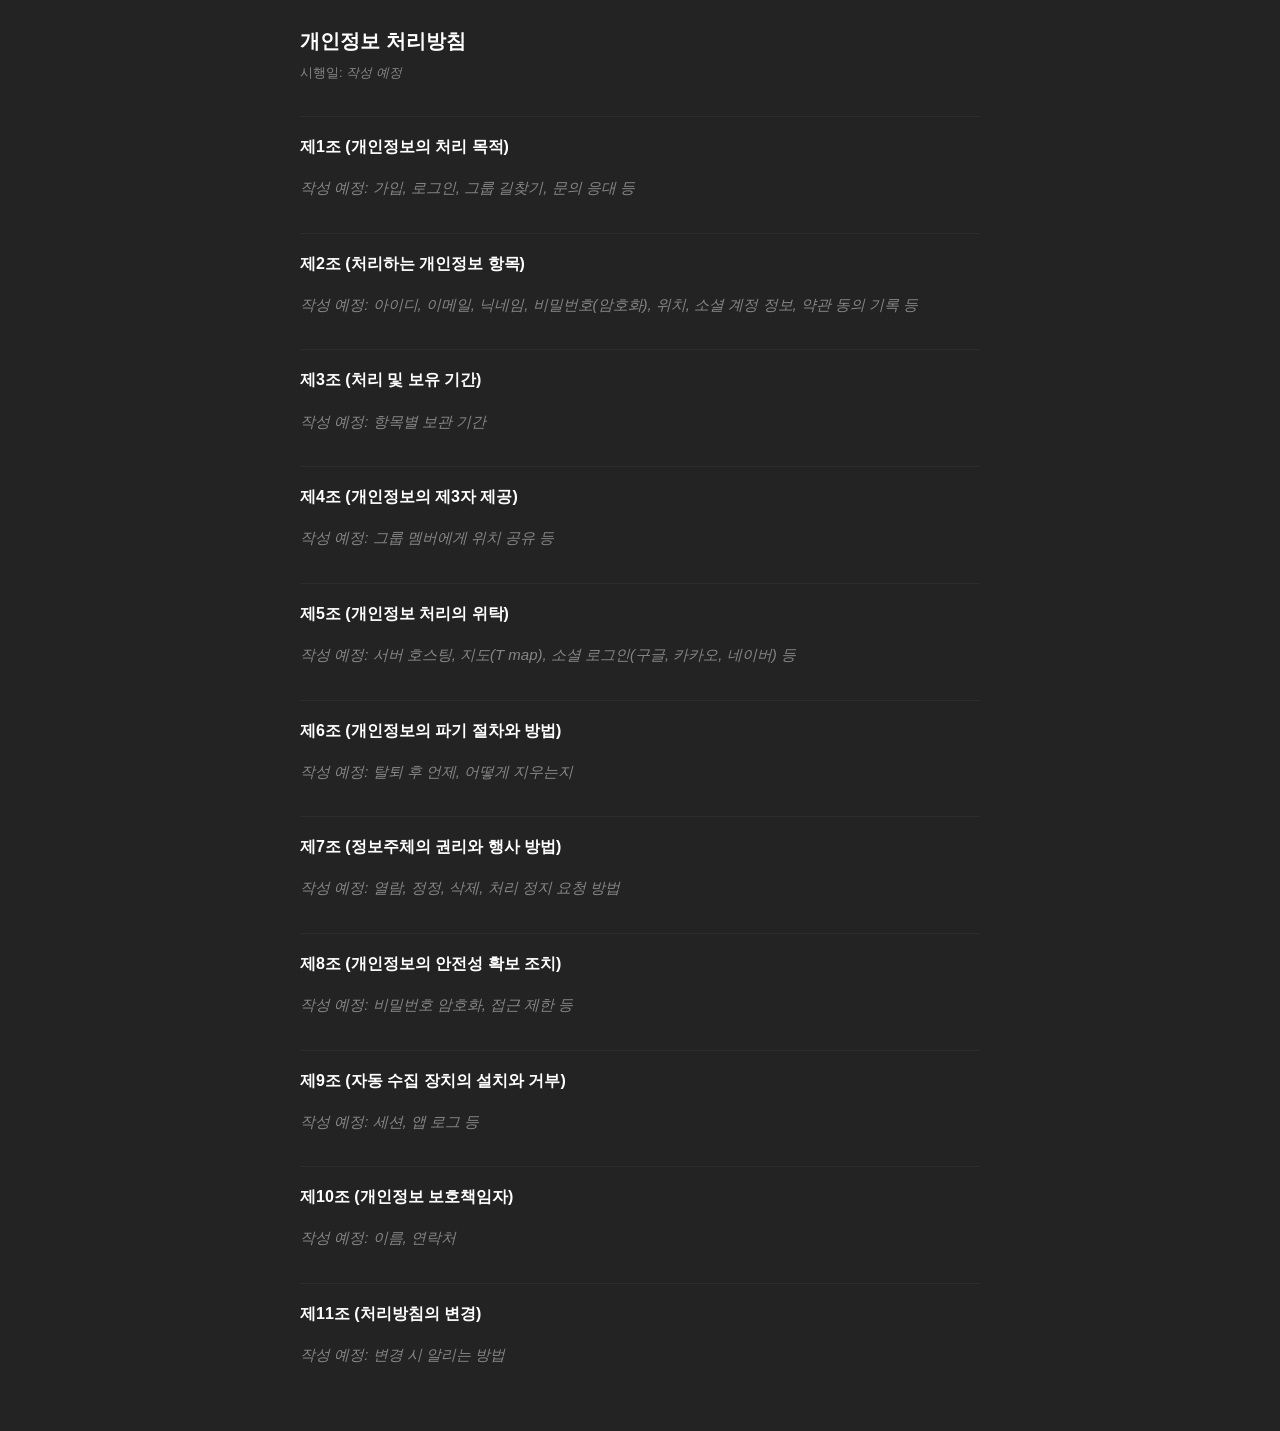
==== privacy/index.html @ ce108d95 "약관 및 정책 페이지 틀 추가 - 서비스 이용약관, 개인정보 처리방침, 위치기반서비스 이용약관,   구독 서비스 이용약관, 마케팅 정보 수신 동의 페이지 5개 - 앱 색 토큰과 같" ====
<!doctype html>
<html lang="ko">
<head>
  <meta charset="utf-8">
  <meta name="viewport" content="width=device-width, initial-scale=1">
  <title>개인정보 처리방침 - FOLLOW ME</title>
  <link rel="stylesheet" href="../assets/style.css">
</head>
<body>
<main>
  <h1>개인정보 처리방침</h1>
  <p class="meta">시행일: <span class="todo">작성 예정</span></p>
  <h2>제1조 (개인정보의 처리 목적)</h2>
  <p class="todo">작성 예정: 가입, 로그인, 그룹 길찾기, 문의 응대 등</p>
  <h2>제2조 (처리하는 개인정보 항목)</h2>
  <p class="todo">작성 예정: 아이디, 이메일, 닉네임, 비밀번호(암호화), 위치, 소셜 계정 정보, 약관 동의 기록 등</p>
  <h2>제3조 (처리 및 보유 기간)</h2>
  <p class="todo">작성 예정: 항목별 보관 기간</p>
  <h2>제4조 (개인정보의 제3자 제공)</h2>
  <p class="todo">작성 예정: 그룹 멤버에게 위치 공유 등</p>
  <h2>제5조 (개인정보 처리의 위탁)</h2>
  <p class="todo">작성 예정: 서버 호스팅, 지도(T map), 소셜 로그인(구글, 카카오, 네이버) 등</p>
  <h2>제6조 (개인정보의 파기 절차와 방법)</h2>
  <p class="todo">작성 예정: 탈퇴 후 언제, 어떻게 지우는지</p>
  <h2>제7조 (정보주체의 권리와 행사 방법)</h2>
  <p class="todo">작성 예정: 열람, 정정, 삭제, 처리 정지 요청 방법</p>
  <h2>제8조 (개인정보의 안전성 확보 조치)</h2>
  <p class="todo">작성 예정: 비밀번호 암호화, 접근 제한 등</p>
  <h2>제9조 (자동 수집 장치의 설치와 거부)</h2>
  <p class="todo">작성 예정: 세션, 앱 로그 등</p>
  <h2>제10조 (개인정보 보호책임자)</h2>
  <p class="todo">작성 예정: 이름, 연락처</p>
  <h2>제11조 (처리방침의 변경)</h2>
  <p class="todo">작성 예정: 변경 시 알리는 방법</p>
</main>
</body>
</html>
---- assets/style.css ----
/* 앱 색 토큰과 같은 값 (followme_android core/designsystem/theme/Color.kt) */
:root {
  --background: #232323;
  --surface: #2d2d2d;
  --text-primary: #ffffff;
  --text-secondary: #bdbdbd;
  --text-hint: #858585;
  --divider: #9e9e9e;
}

* {
  box-sizing: border-box;
}

body {
  margin: 0;
  background: var(--background);
  color: var(--text-primary);
  font-family: -apple-system, "Apple SD Gothic Neo", "Noto Sans KR", Roboto, sans-serif;
  font-size: 15px;
  line-height: 1.7;
  word-break: keep-all;
}

main {
  max-width: 720px;
  margin: 0 auto;
  padding: 24px 20px 48px;
}

h1 {
  font-size: 20px;
  margin: 0 0 4px;
}

.meta {
  color: var(--text-hint);
  font-size: 13px;
  margin: 0 0 24px;
}

h2 {
  font-size: 16px;
  margin: 32px 0 8px;
  padding-top: 16px;
  border-top: 1px solid var(--surface);
}

p,
li {
  color: var(--text-secondary);
}

ul,
ol {
  padding-left: 20px;
}

a {
  color: var(--text-primary);
}

table {
  width: 100%;
  border-collapse: collapse;
  font-size: 14px;
}

th,
td {
  border: 1px solid var(--surface);
  padding: 8px;
  text-align: left;
  vertical-align: top;
  color: var(--text-secondary);
}

th {
  color: var(--text-primary);
  background: var(--surface);
}

/* 아직 쓰지 않은 칸. 내용을 채우면 class를 지운다 */
.todo {
  color: var(--text-hint);
  font-style: italic;
}
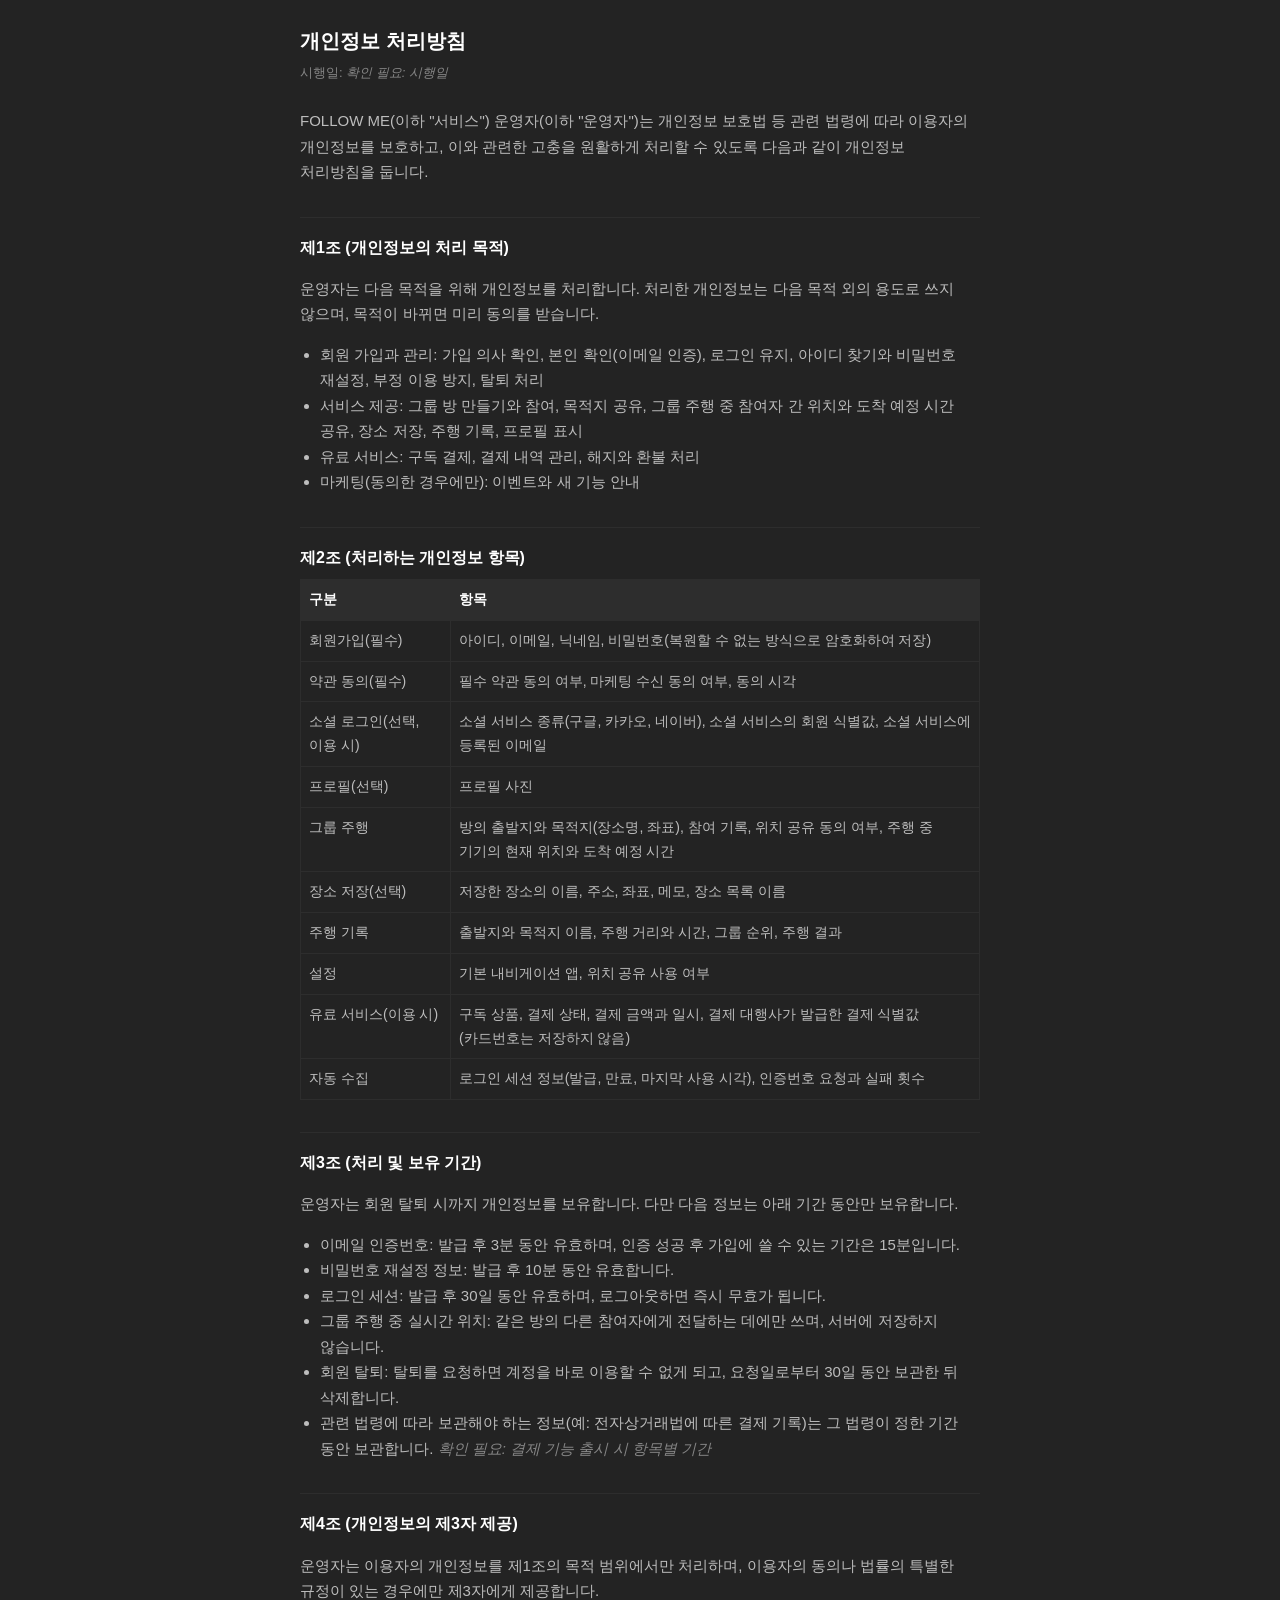
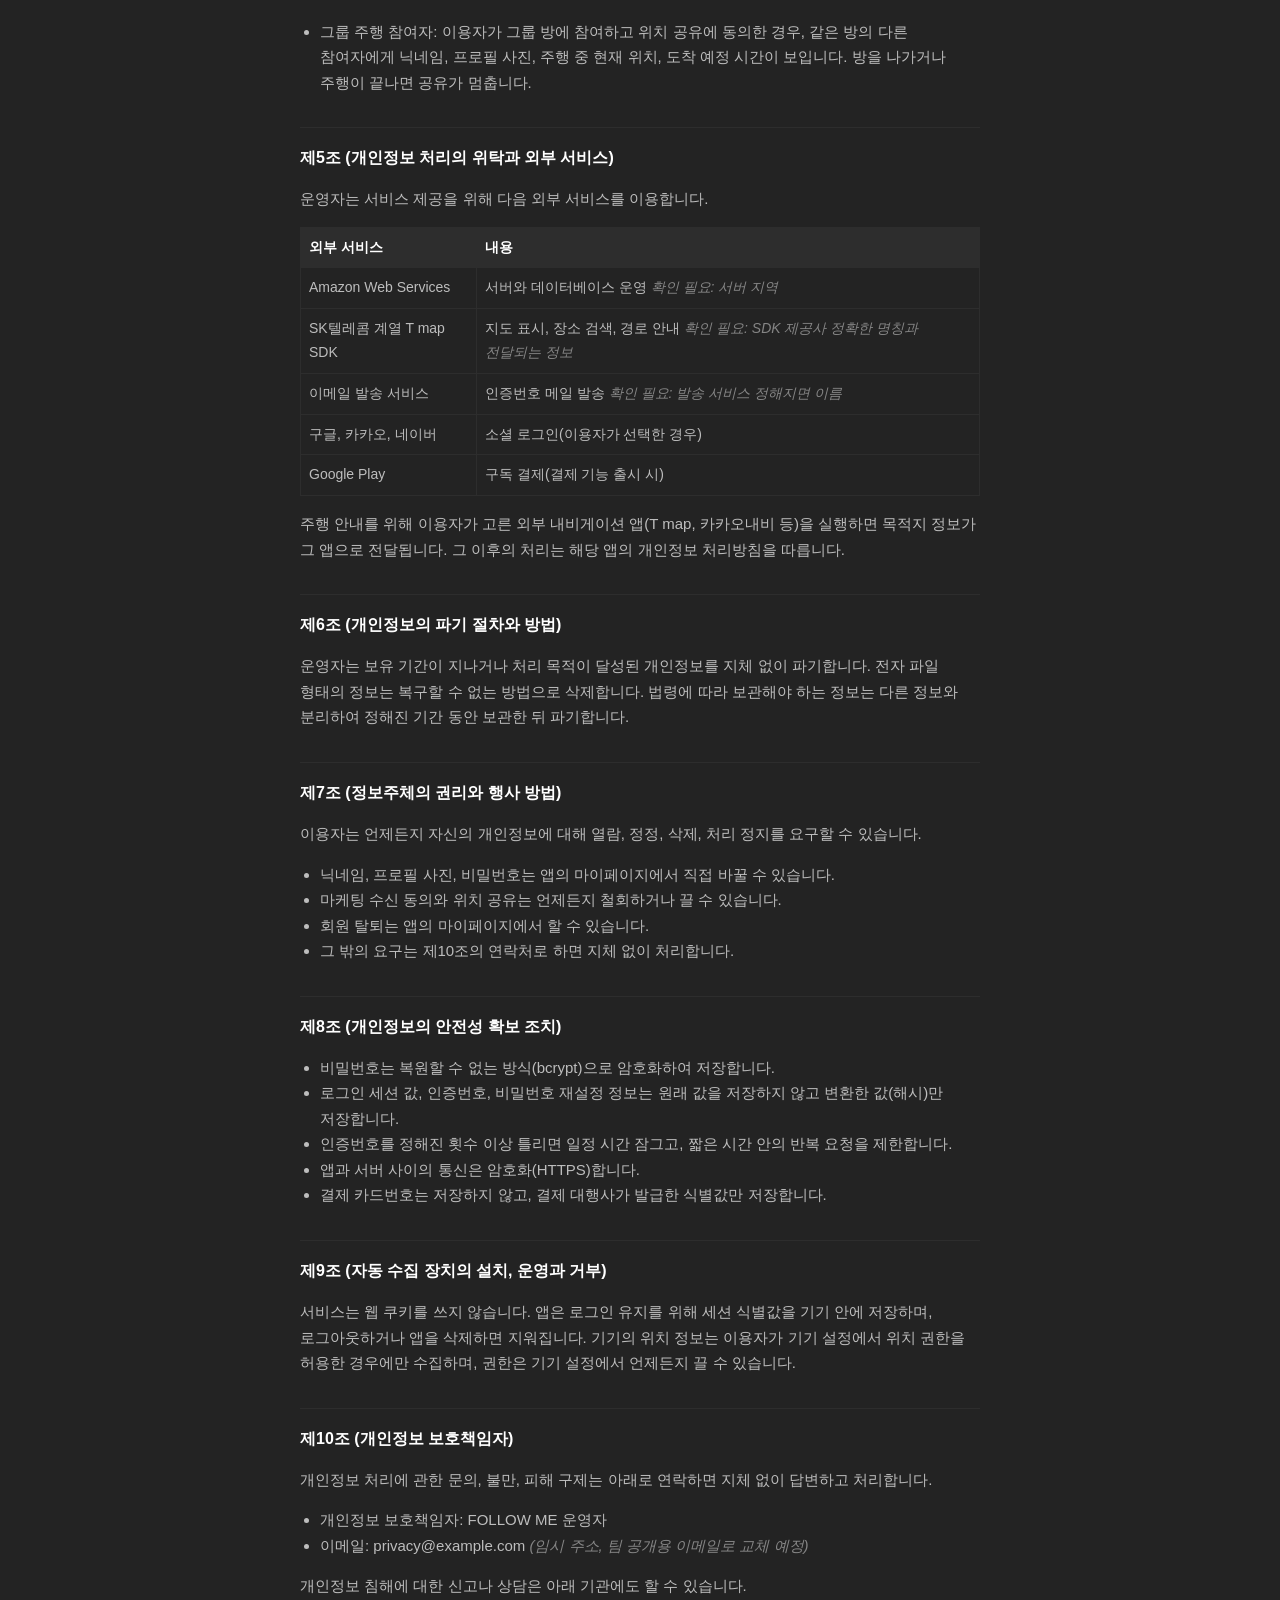
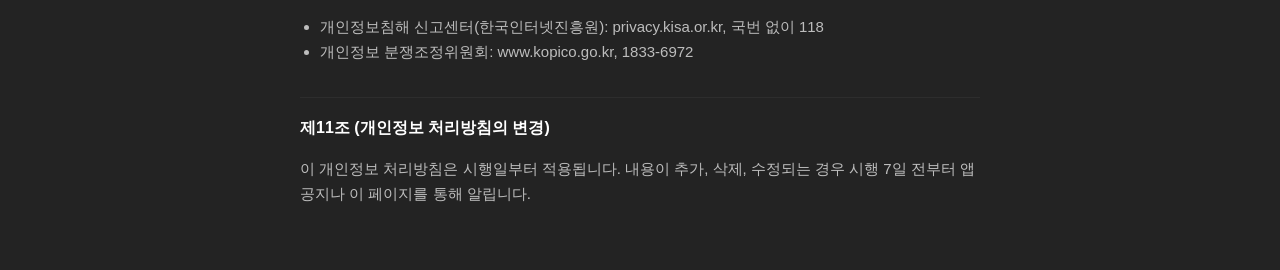
==== commit 76f50b8e: "개인정보 처리방침 1차 가안 작성 - 백엔드 DB, 서버 코드, 앱 코드 기준으로 수집 항목, 보유 기간, 외부 서비스, 안전 조치 작성 - 회원 탈퇴는 30일 보관 후 삭제, 실" ====
--- a/privacy/index.html
+++ b/privacy/index.html
@@ -9,29 +9,101 @@
 <body>
 <main>
   <h1>개인정보 처리방침</h1>
-  <p class="meta">시행일: <span class="todo">작성 예정</span></p>
+  <p class="meta">시행일: <span class="todo">확인 필요: 시행일</span></p>
+
+  <p>FOLLOW ME(이하 "서비스") 운영자(이하 "운영자")는 개인정보 보호법 등 관련 법령에 따라 이용자의 개인정보를 보호하고, 이와 관련한 고충을 원활하게 처리할 수 있도록 다음과 같이 개인정보 처리방침을 둡니다.</p>
+
   <h2>제1조 (개인정보의 처리 목적)</h2>
-  <p class="todo">작성 예정: 가입, 로그인, 그룹 길찾기, 문의 응대 등</p>
+  <p>운영자는 다음 목적을 위해 개인정보를 처리합니다. 처리한 개인정보는 다음 목적 외의 용도로 쓰지 않으며, 목적이 바뀌면 미리 동의를 받습니다.</p>
+  <ul>
+    <li>회원 가입과 관리: 가입 의사 확인, 본인 확인(이메일 인증), 로그인 유지, 아이디 찾기와 비밀번호 재설정, 부정 이용 방지, 탈퇴 처리</li>
+    <li>서비스 제공: 그룹 방 만들기와 참여, 목적지 공유, 그룹 주행 중 참여자 간 위치와 도착 예정 시간 공유, 장소 저장, 주행 기록, 프로필 표시</li>
+    <li>유료 서비스: 구독 결제, 결제 내역 관리, 해지와 환불 처리</li>
+    <li>마케팅(동의한 경우에만): 이벤트와 새 기능 안내</li>
+  </ul>
+
   <h2>제2조 (처리하는 개인정보 항목)</h2>
-  <p class="todo">작성 예정: 아이디, 이메일, 닉네임, 비밀번호(암호화), 위치, 소셜 계정 정보, 약관 동의 기록 등</p>
+  <table>
+    <tr><th>구분</th><th>항목</th></tr>
+    <tr><td>회원가입(필수)</td><td>아이디, 이메일, 닉네임, 비밀번호(복원할 수 없는 방식으로 암호화하여 저장)</td></tr>
+    <tr><td>약관 동의(필수)</td><td>필수 약관 동의 여부, 마케팅 수신 동의 여부, 동의 시각</td></tr>
+    <tr><td>소셜 로그인(선택, 이용 시)</td><td>소셜 서비스 종류(구글, 카카오, 네이버), 소셜 서비스의 회원 식별값, 소셜 서비스에 등록된 이메일</td></tr>
+    <tr><td>프로필(선택)</td><td>프로필 사진</td></tr>
+    <tr><td>그룹 주행</td><td>방의 출발지와 목적지(장소명, 좌표), 참여 기록, 위치 공유 동의 여부, 주행 중 기기의 현재 위치와 도착 예정 시간</td></tr>
+    <tr><td>장소 저장(선택)</td><td>저장한 장소의 이름, 주소, 좌표, 메모, 장소 목록 이름</td></tr>
+    <tr><td>주행 기록</td><td>출발지와 목적지 이름, 주행 거리와 시간, 그룹 순위, 주행 결과</td></tr>
+    <tr><td>설정</td><td>기본 내비게이션 앱, 위치 공유 사용 여부</td></tr>
+    <tr><td>유료 서비스(이용 시)</td><td>구독 상품, 결제 상태, 결제 금액과 일시, 결제 대행사가 발급한 결제 식별값(카드번호는 저장하지 않음)</td></tr>
+    <tr><td>자동 수집</td><td>로그인 세션 정보(발급, 만료, 마지막 사용 시각), 인증번호 요청과 실패 횟수</td></tr>
+  </table>
+
   <h2>제3조 (처리 및 보유 기간)</h2>
-  <p class="todo">작성 예정: 항목별 보관 기간</p>
+  <p>운영자는 회원 탈퇴 시까지 개인정보를 보유합니다. 다만 다음 정보는 아래 기간 동안만 보유합니다.</p>
+  <ul>
+    <li>이메일 인증번호: 발급 후 3분 동안 유효하며, 인증 성공 후 가입에 쓸 수 있는 기간은 15분입니다.</li>
+    <li>비밀번호 재설정 정보: 발급 후 10분 동안 유효합니다.</li>
+    <li>로그인 세션: 발급 후 30일 동안 유효하며, 로그아웃하면 즉시 무효가 됩니다.</li>
+    <li>그룹 주행 중 실시간 위치: 같은 방의 다른 참여자에게 전달하는 데에만 쓰며, 서버에 저장하지 않습니다.</li>
+    <li>회원 탈퇴: 탈퇴를 요청하면 계정을 바로 이용할 수 없게 되고, 요청일로부터 30일 동안 보관한 뒤 삭제합니다.</li>
+    <li>관련 법령에 따라 보관해야 하는 정보(예: 전자상거래법에 따른 결제 기록)는 그 법령이 정한 기간 동안 보관합니다. <span class="todo">확인 필요: 결제 기능 출시 시 항목별 기간</span></li>
+  </ul>
+
   <h2>제4조 (개인정보의 제3자 제공)</h2>
-  <p class="todo">작성 예정: 그룹 멤버에게 위치 공유 등</p>
-  <h2>제5조 (개인정보 처리의 위탁)</h2>
-  <p class="todo">작성 예정: 서버 호스팅, 지도(T map), 소셜 로그인(구글, 카카오, 네이버) 등</p>
+  <p>운영자는 이용자의 개인정보를 제1조의 목적 범위에서만 처리하며, 이용자의 동의나 법률의 특별한 규정이 있는 경우에만 제3자에게 제공합니다.</p>
+  <ul>
+    <li>그룹 주행 참여자: 이용자가 그룹 방에 참여하고 위치 공유에 동의한 경우, 같은 방의 다른 참여자에게 닉네임, 프로필 사진, 주행 중 현재 위치, 도착 예정 시간이 보입니다. 방을 나가거나 주행이 끝나면 공유가 멈춥니다.</li>
+  </ul>
+
+  <h2>제5조 (개인정보 처리의 위탁과 외부 서비스)</h2>
+  <p>운영자는 서비스 제공을 위해 다음 외부 서비스를 이용합니다.</p>
+  <table>
+    <tr><th>외부 서비스</th><th>내용</th></tr>
+    <tr><td>Amazon Web Services</td><td>서버와 데이터베이스 운영 <span class="todo">확인 필요: 서버 지역</span></td></tr>
+    <tr><td>SK텔레콤 계열 T map SDK</td><td>지도 표시, 장소 검색, 경로 안내 <span class="todo">확인 필요: SDK 제공사 정확한 명칭과 전달되는 정보</span></td></tr>
+    <tr><td>이메일 발송 서비스</td><td>인증번호 메일 발송 <span class="todo">확인 필요: 발송 서비스 정해지면 이름</span></td></tr>
+    <tr><td>구글, 카카오, 네이버</td><td>소셜 로그인(이용자가 선택한 경우)</td></tr>
+    <tr><td>Google Play</td><td>구독 결제(결제 기능 출시 시)</td></tr>
+  </table>
+  <p>주행 안내를 위해 이용자가 고른 외부 내비게이션 앱(T map, 카카오내비 등)을 실행하면 목적지 정보가 그 앱으로 전달됩니다. 그 이후의 처리는 해당 앱의 개인정보 처리방침을 따릅니다.</p>
+
   <h2>제6조 (개인정보의 파기 절차와 방법)</h2>
-  <p class="todo">작성 예정: 탈퇴 후 언제, 어떻게 지우는지</p>
+  <p>운영자는 보유 기간이 지나거나 처리 목적이 달성된 개인정보를 지체 없이 파기합니다. 전자 파일 형태의 정보는 복구할 수 없는 방법으로 삭제합니다. 법령에 따라 보관해야 하는 정보는 다른 정보와 분리하여 정해진 기간 동안 보관한 뒤 파기합니다.</p>
+
   <h2>제7조 (정보주체의 권리와 행사 방법)</h2>
-  <p class="todo">작성 예정: 열람, 정정, 삭제, 처리 정지 요청 방법</p>
+  <p>이용자는 언제든지 자신의 개인정보에 대해 열람, 정정, 삭제, 처리 정지를 요구할 수 있습니다.</p>
+  <ul>
+    <li>닉네임, 프로필 사진, 비밀번호는 앱의 마이페이지에서 직접 바꿀 수 있습니다.</li>
+    <li>마케팅 수신 동의와 위치 공유는 언제든지 철회하거나 끌 수 있습니다.</li>
+    <li>회원 탈퇴는 앱의 마이페이지에서 할 수 있습니다.</li>
+    <li>그 밖의 요구는 제10조의 연락처로 하면 지체 없이 처리합니다.</li>
+  </ul>
+
   <h2>제8조 (개인정보의 안전성 확보 조치)</h2>
-  <p class="todo">작성 예정: 비밀번호 암호화, 접근 제한 등</p>
-  <h2>제9조 (자동 수집 장치의 설치와 거부)</h2>
-  <p class="todo">작성 예정: 세션, 앱 로그 등</p>
+  <ul>
+    <li>비밀번호는 복원할 수 없는 방식(bcrypt)으로 암호화하여 저장합니다.</li>
+    <li>로그인 세션 값, 인증번호, 비밀번호 재설정 정보는 원래 값을 저장하지 않고 변환한 값(해시)만 저장합니다.</li>
+    <li>인증번호를 정해진 횟수 이상 틀리면 일정 시간 잠그고, 짧은 시간 안의 반복 요청을 제한합니다.</li>
+    <li>앱과 서버 사이의 통신은 암호화(HTTPS)합니다.</li>
+    <li>결제 카드번호는 저장하지 않고, 결제 대행사가 발급한 식별값만 저장합니다.</li>
+  </ul>
+
+  <h2>제9조 (자동 수집 장치의 설치, 운영과 거부)</h2>
+  <p>서비스는 웹 쿠키를 쓰지 않습니다. 앱은 로그인 유지를 위해 세션 식별값을 기기 안에 저장하며, 로그아웃하거나 앱을 삭제하면 지워집니다. 기기의 위치 정보는 이용자가 기기 설정에서 위치 권한을 허용한 경우에만 수집하며, 권한은 기기 설정에서 언제든지 끌 수 있습니다.</p>
+
   <h2>제10조 (개인정보 보호책임자)</h2>
-  <p class="todo">작성 예정: 이름, 연락처</p>
-  <h2>제11조 (처리방침의 변경)</h2>
-  <p class="todo">작성 예정: 변경 시 알리는 방법</p>
+  <p>개인정보 처리에 관한 문의, 불만, 피해 구제는 아래로 연락하면 지체 없이 답변하고 처리합니다.</p>
+  <ul>
+    <li>개인정보 보호책임자: FOLLOW ME 운영자</li>
+    <li>이메일: privacy@example.com <span class="todo">(임시 주소, 팀 공개용 이메일로 교체 예정)</span></li>
+  </ul>
+  <p>개인정보 침해에 대한 신고나 상담은 아래 기관에도 할 수 있습니다.</p>
+  <ul>
+    <li>개인정보침해 신고센터(한국인터넷진흥원): privacy.kisa.or.kr, 국번 없이 118</li>
+    <li>개인정보 분쟁조정위원회: www.kopico.go.kr, 1833-6972</li>
+  </ul>
+
+  <h2>제11조 (개인정보 처리방침의 변경)</h2>
+  <p>이 개인정보 처리방침은 시행일부터 적용됩니다. 내용이 추가, 삭제, 수정되는 경우 시행 7일 전부터 앱 공지나 이 페이지를 통해 알립니다.</p>
 </main>
 </body>
 </html>
